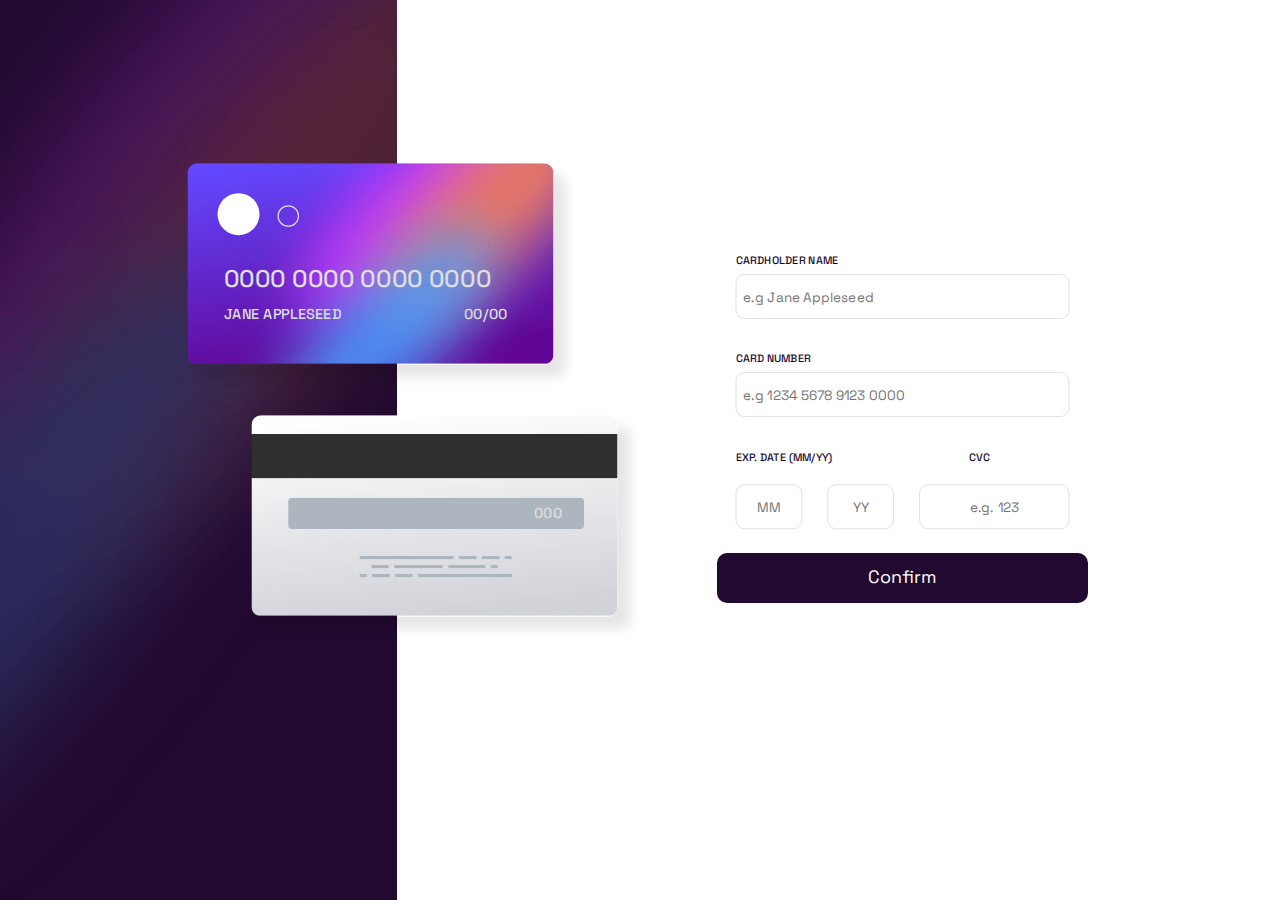
==== index.html @ 88ccbe9b "Cleaned up javascript code" ====
<!DOCTYPE html>
<html lang="en">
<head>
  <meta charset="UTF-8">
  <meta name="viewport" content="width=device-width, initial-scale=1.0"> <!-- displays site properly based on user's device -->
  <link rel="preconnect" href="https://fonts.googleapis.com"> 
<link rel="preconnect" href="https://fonts.gstatic.com" crossorigin> 
<link href="https://fonts.googleapis.com/css2?family=Hanken+Grotesk:wght@500;700;800&family=Lato:ital,wght@0,100;0,300;0,400;0,700;0,900;1,100;1,300;1,400;1,700;1,900&family=Noto+Serif:ital,wght@0,700;1,400;1,700&family=Plus+Jakarta+Sans:wght@500;800&family=Space+Grotesk:wght@500&display=swap" rel="stylesheet">
  <link rel="icon" type="image/png" sizes="32x32" href="./images/favicon-32x32.png">
  <link rel="stylesheet" href="./css/normalize.css">
  <link rel="stylesheet" href="./css/style.css">
 
  <title>Interactive card details form</title>

  <style>
    .attribution { font-size: 11px; text-align: center; }
    .attribution a { color: hsl(228, 45%, 44%); }
  </style>
</head>
<body>
  <header>
      <section class="backSide">
        <span id="cvcPlaceholder">000</span>
      </section>

      <section class="frontSide">
        <div class="filledBadge"></div>
        <div class="outlineBadge"></div>
        <div class="cardNumber">
          <span id="numberPlaceholder">0000 0000 0000 0000</span>
        </div>
        <span id="namePlaceholder">Jane Appleseed</span>
        <span id="expPlaceholder">00/00</span>
        </div>
      </section>
  </header>

   

  <main>

    <section>
      <label>Cardholder Name
        <input type="text" id="inputName" placeholder="e.g Jane Appleseed"/>
      </label>
    </section>

    <section>
      <label>Card Number<input id="inputNumber" type="text" required placeholder="e.g 1234 5678 9123 0000"></label>
    </section>

    <section>
      <span class="clearfix">Exp. Date (MM/YY)</span>
      <span class="clearfix">CVC</span>
      <div>
        <input class="expiration" id="inputMonth" type="number" placeholder="MM" required>
        <input class ="expiration" id="inputYear" type="number" placeholder="YY" required>
        <input class ="cvc" id="inputCvcCode" type="number" placeholder="e.g. 123" required>
      </div>
    </section>

  <input class="button submitInfo" type="submit" value="Confirm">
  </main>

  <footer>
    <div class="attribution">
      Challenge by <a href="https://www.frontendmentor.io?ref=challenge" target="_blank">Frontend Mentor</a>. 
      Coded by <a href="https://www.linkedin.com/in/stefania-piciorea/">Stefania Piciorea</a>.
    </div>
  </footer>


  <script type="text/javascript" src="js/main.js"></script>
</body>
</html>
---- css/style.css ----
/* Box Model Hack */
* {
    box-sizing: border-box;
}

/* Clear fix hack */
.clearfix:after {
    content: ".";
    display: block;
    clear: both;
    visibility: hidden;
    line-height: 0;
    height: 0;
}

.clear {
   clear: both;
}

/* Input form remove default style */

input[type=number]::-webkit-inner-spin-button, 
input[type=number]::-webkit-outer-spin-button { 
  -webkit-appearance: none; 
  margin: 0; 
}

/******************************************
/* BASE STYLES
/*******************************************/

html {
    font-size:10px;
}

body {
    margin:0;
    background-image: url("../images/bg-main-mobile.png");
    background-repeat: no-repeat;
    background-size: cover;
    text-transform: uppercase;
    font-family: 'Space Grotesk', Arial, Helvetica, sans-serif;
    font-weight: 500;
    font-size:1.8rem;
   
}

input { 

    width:100%;
    height:50px;
    border-radius:10px;
    border: 1px solid hsl(270, 3%, 87%);
    
}

.button {
    height:50px;
    width:100%;
    margin-top:5%;
    border-radius:10px;
    border-style: none;
    background:hsl(278, 68%, 11%);
    color:white;
    font-size:1.8rem;
}

.activeButton {
    background: red;
}

/******************************************
/* LAYOUT
/*******************************************/

/* ********** HEADER********** */

/* BACKGROUND IMAGE */

header {

   height:280px;
   position:relative;
   color: hsl(270, 3%, 87%);
   font-size:1.2rem;
   margin-left:2%;
}

header * {
    position: absolute;
} 

/* CARD BACK IMAGE */

.backSide {

    background-image: url("../images/bg-card-back.png");
    background-size:contain;
    background-repeat: no-repeat;
    height:168px;
    width:305px;
    border-radius:8px;
    top:50px;
    left:150px;
    position:absolute;
  
    
}


.backSide span {

    position:absolute;
    top: 76px;
    left:235px;
    right:50px;
    

    
}

/* CARD FRONT IMAGE */

.frontSide {

    background-image: url("../images/bg-card-front.png");
    background-repeat: no-repeat;
    background-size:contain;
    height: 168px;
    width:305px;
    border-radius:8px;
    float:right;
    top:170px;
    left:5%;
    color:hsl(270, 3%, 87%);
    
 
  
}

.cardNumber {
    top:85px;
    left:30px;
    font-size:2rem;
    width:100%;
    
}

.frontSide div + span {

    top:120px;
    left:30px;

}

.frontSide span + span  {
    top:120px;
    left:230px;
 
    
}

#expirationContainer {
    display: inline-block;
}


/* CARD FRONT DETAILS */

.filledBadge {

    height:35px;
    width:35px;
    border-radius:50%;
    background-color: white;
    top:25px;
    left:25px;

}

.outlineBadge {
    height:18px;
    width:18px;
    border-radius: 50%;
    border:1.5px solid  hsl(270, 3%, 87%);;
    top:35px;
    left:75px;
}

/* *********** MAIN ************ */

main {

    background:white;
    padding:20% 10%;
    font-size:1.2rem;
    color:hsl(278, 68%, 11%);
    clear:both;
   

}

main section {
    margin-bottom:3%;
    line-height: 2.5em;
}

main section div {
    display:flex;
    justify-content: space-between;
}

main section span {

    display:inline-block;
    
}

main section span + span {
    margin-left:40%;
}

input {

    font-size:1.5rem;
    padding:2%;
}

.expiration{

    flex-basis:20%;
    text-align: center;

}


.cvc  {
    flex-basis:45%;
    text-align: center;
}

footer {
     display:block;
    height:20px;
    text-transform: capitalize;
    background-color: white;
}


.attribution {
    width:100%;
 
}


/******************************************
/* ADDITIONAL STYLES
/*******************************************/
@media screen and (max-width: 374){
   
    body {
        scale:0.2;
    }

    main {
        scale:0.2;
        width:100vw;
    }


}

@media (min-width:1024px){

    body { 
        display:flex;
        flex-direction:row;
        background-image:url('../images/bg-main-desktop.png');
        background-size: contain;
      
    }

    header{
        width:30vw;
 
    }

    footer {

        display:none;
    }



    .frontSide {

        top:20vh;
        left:15vw;
        scale: 1.2;
        box-shadow: 10px 10px 10px 0px rgba(0, 0, 0, 0.1);
     
  
    }

    .backSide {
        
        top:48vh;
        left:20vw;
        scale:1.2;
        box-shadow: 10px 10px 10px 0px rgba(0, 0, 0, 0.1);
    }

    main {
        width:70vw;
        padding:15%;
        height:100vh;
        padding-top: 25vh;
        padding-left:25vw;
    
    }

    main section,
    button {
        scale:.9; 
        margin-bottom:0px;
        margin-top:2vh;
    }

    button {

        height:8vh;

    }

   

}

@media (min-width: 2159px) {

   .frontSide,
   .backSide {

    scale:3;

   }

   .button {

    scale:1.56;
    border-radius: 20px;
    font-size: 4rem;
    padding:5%;
    margin:auto;
    margin-right:5%;
    margin-top:10%;
    height:4.5vh;
    text-align: center;
  
   }


   main section{

    scale:3;
    margin:2vh;
    padding:2vh 0 2vh 2vh;
    margin-right:10vw;
   }

   footer {
    display:none;
   }
}

/************* TIP *************/

/* home.html #element-id */
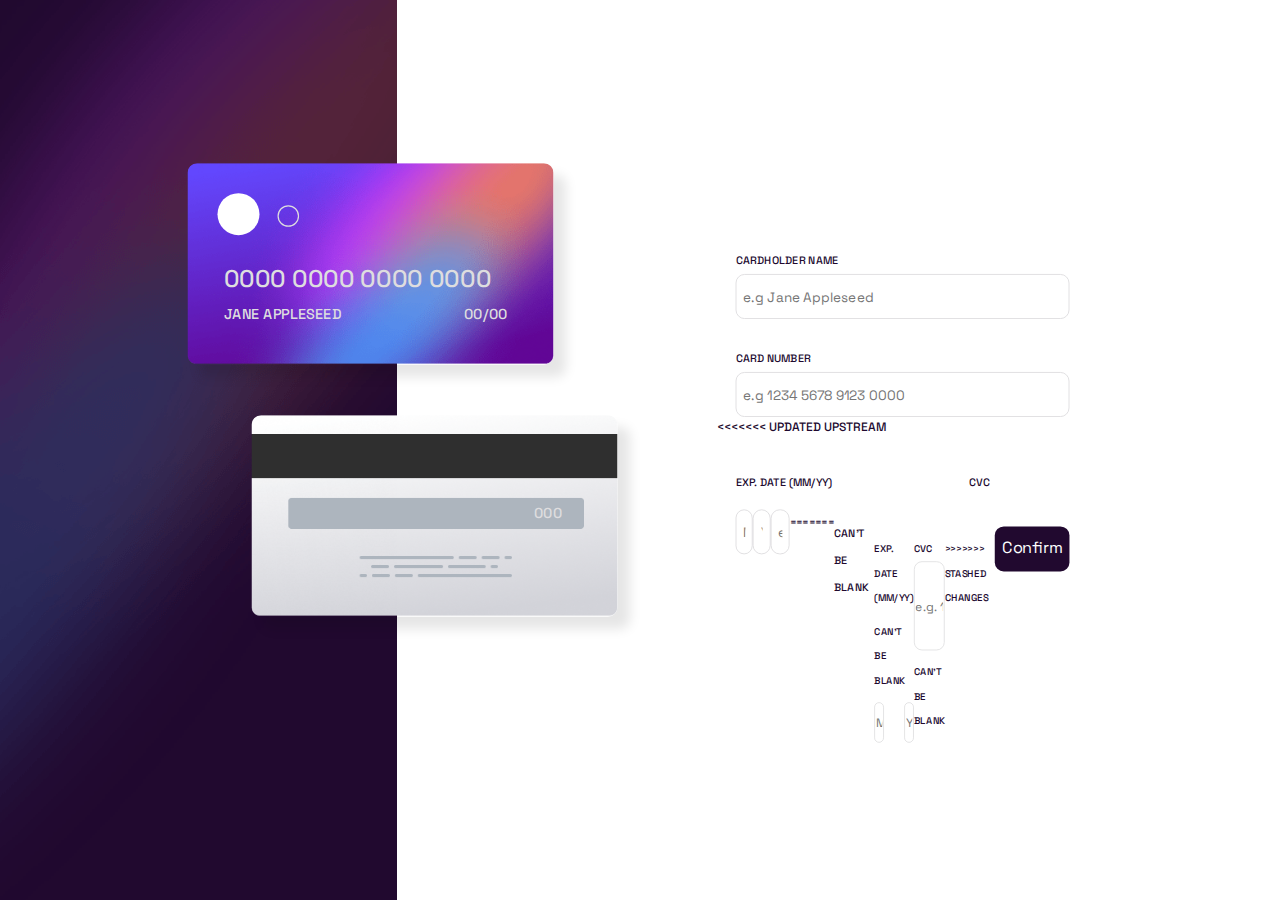
==== commit 245bb8e5: "Fixed the appearance of the error messages" ====
--- a/index.html
+++ b/index.html
@@ -48,6 +48,7 @@
     <section>
       <label>Card Number<input id="inputNumber" type="text" required placeholder="e.g 1234 5678 9123 0000"></label>
     </section>
+<<<<<<< Updated upstream
 
     <section>
       <span class="clearfix">Exp. Date (MM/YY)</span>
@@ -56,6 +57,26 @@
         <input class="expiration" id="inputMonth" type="number" placeholder="MM" required>
         <input class ="expiration" id="inputYear" type="number" placeholder="YY" required>
         <input class ="cvc" id="inputCvcCode" type="number" placeholder="e.g. 123" required>
+=======
+    <p class="error" id="number-error">Can't be blank</p>
+
+    <section>
+      <div>
+        <div class="dateInput">
+          <span>Exp. Date (MM/YY)</span>
+          <p class="error" id="month-year-error">Can't be blank</p>
+          <div>
+            <input class="expiration" id="inputMonth" type="number" placeholder="MM" required>
+            <input class ="expiration" id="inputYear" type="number" placeholder="YY" required>
+          </div>
+         </div>
+
+          <div class="cvcInputField">
+            <span class="clearfix">CVC</span>
+            <input class ="cvc" id="inputCvcCode" type="number" placeholder="e.g. 123" required>
+            <p class="error" id="cvc-error">Can't be blank</p>
+          </div>
+>>>>>>> Stashed changes
       </div>
     </section>
 
--- a/css/style.css
+++ b/css/style.css
@@ -221,14 +221,13 @@
 }
 
 input {
-
     font-size:1.5rem;
     padding:2%;
 }
 
 .expiration{
 
-    flex-basis:20%;
+    flex-basis:25%;
     text-align: center;
 
 }
@@ -237,10 +236,19 @@
 .cvc  {
     flex-basis:45%;
     text-align: center;
-}
+   
+}
+
+.dateInput, 
+.cvcInputField {
+
+    display:flex;
+    flex-direction: column;
+}
+
 
 footer {
-     display:block;
+    display:block;
     height:20px;
     text-transform: capitalize;
     background-color: white;
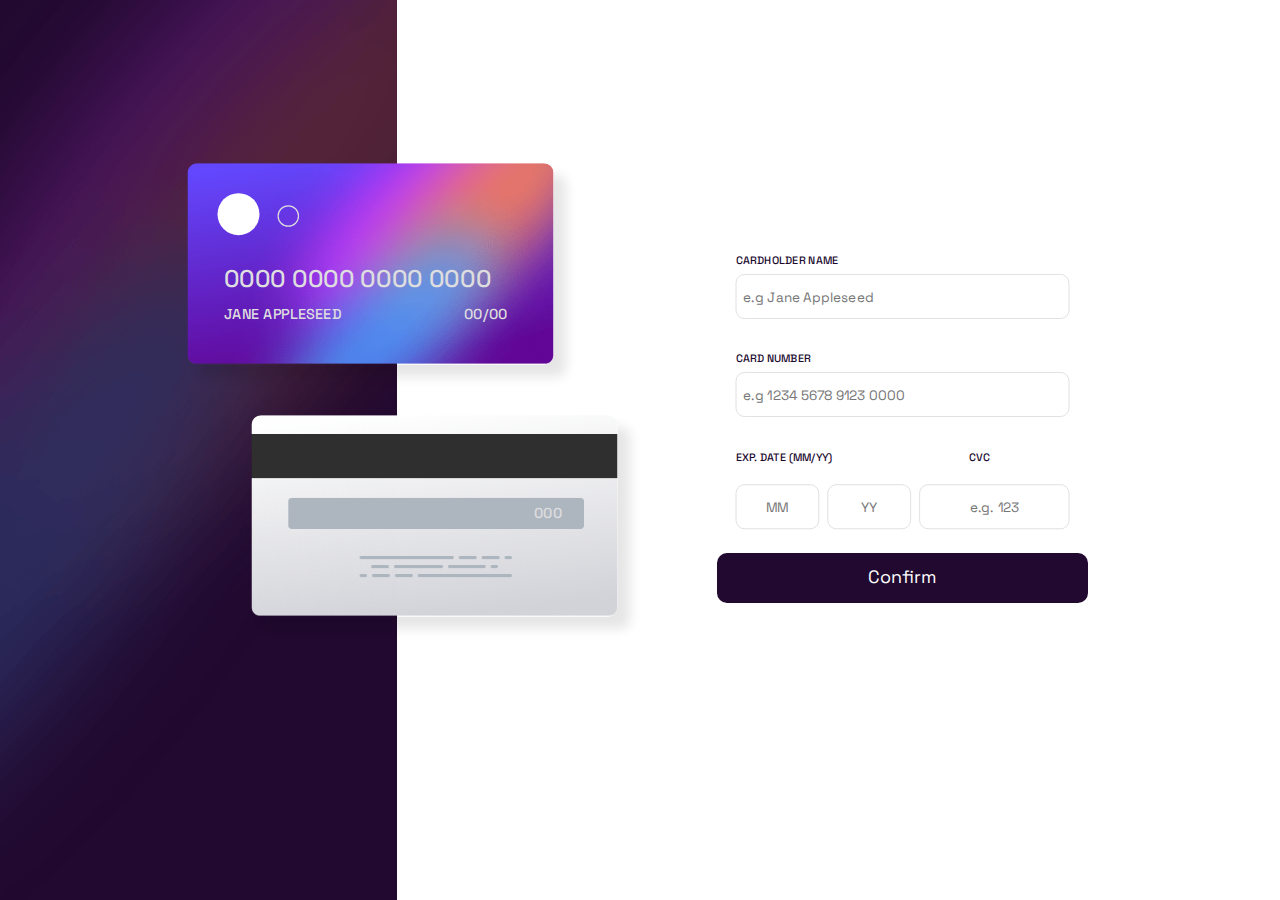
==== commit 8b963248: "Merge branch 'main' into secondary-branch" ====
--- a/index.html
+++ b/index.html
@@ -44,40 +44,24 @@
         <input type="text" id="inputName" placeholder="e.g Jane Appleseed"/>
       </label>
     </section>
-
+    <p class="error" id="name-error">Can't be blank</p>
     <section>
       <label>Card Number<input id="inputNumber" type="text" required placeholder="e.g 1234 5678 9123 0000"></label>
     </section>
-<<<<<<< Updated upstream
-
+    
     <section>
       <span class="clearfix">Exp. Date (MM/YY)</span>
+     
       <span class="clearfix">CVC</span>
       <div>
         <input class="expiration" id="inputMonth" type="number" placeholder="MM" required>
         <input class ="expiration" id="inputYear" type="number" placeholder="YY" required>
         <input class ="cvc" id="inputCvcCode" type="number" placeholder="e.g. 123" required>
-=======
-    <p class="error" id="number-error">Can't be blank</p>
 
-    <section>
-      <div>
-        <div class="dateInput">
-          <span>Exp. Date (MM/YY)</span>
-          <p class="error" id="month-year-error">Can't be blank</p>
-          <div>
-            <input class="expiration" id="inputMonth" type="number" placeholder="MM" required>
-            <input class ="expiration" id="inputYear" type="number" placeholder="YY" required>
-          </div>
-         </div>
-
-          <div class="cvcInputField">
-            <span class="clearfix">CVC</span>
-            <input class ="cvc" id="inputCvcCode" type="number" placeholder="e.g. 123" required>
-            <p class="error" id="cvc-error">Can't be blank</p>
-          </div>
->>>>>>> Stashed changes
+      
       </div>
+      <p class="error" id="date-error">Can't be blank</p>
+      <p class="error" id="cvc-error">Can't be blank</p>
     </section>
 
   <input class="button submitInfo" type="submit" value="Confirm">
--- a/css/style.css
+++ b/css/style.css
@@ -381,6 +381,23 @@
    }
 }
 
-/************* TIP *************/
-
-/* home.html #element-id */+/************* ERRORS *************/
+
+.error {
+    font-size:1rem;
+    color: red;
+    font-weight: bold;
+    margin: 5px auto 15px auto;
+    display:none;
+}
+
+/* #cvc-error,
+#date-error {
+    display:inline;
+    
+}
+
+#cvc-error {
+   float:right;
+   margin-right: 5%;
+} */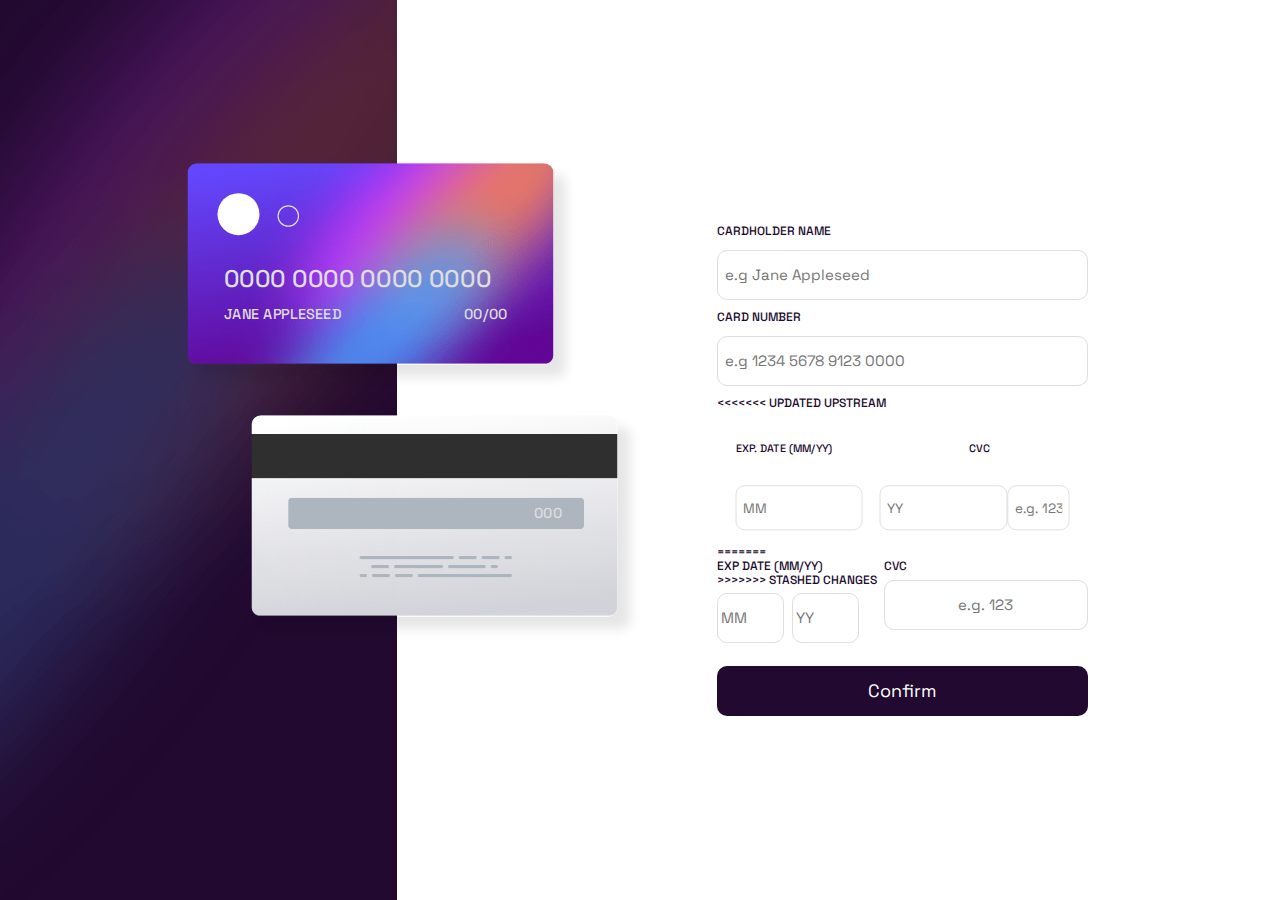
==== commit e79789e4: "Fixed the appearance of the error messages" ====
--- a/index.html
+++ b/index.html
@@ -39,14 +39,16 @@
 
   <main>
 
-    <section>
+    <div>
       <label>Cardholder Name
         <input type="text" id="inputName" placeholder="e.g Jane Appleseed"/>
       </label>
-    </section>
-    <p class="error" id="name-error">Can't be blank</p>
-    <section>
+      <p class="error" id="name-error">Can't be blank</p>
+    </div>
+   
+    <div>
       <label>Card Number<input id="inputNumber" type="text" required placeholder="e.g 1234 5678 9123 0000"></label>
+<<<<<<< Updated upstream
     </section>
     
     <section>
@@ -63,8 +65,33 @@
       <p class="error" id="date-error">Can't be blank</p>
       <p class="error" id="cvc-error">Can't be blank</p>
     </section>
+=======
+      <p class="error" id="number-error">Can't be blank</p>
+    </div>
+    
+   
+    <div class="expCvcFields">
+      <div class="dateFields">
+        <div>
+          <label>Exp date (MM/YY)</label>
+        </div>
+>>>>>>> Stashed changes
 
-  <input class="button submitInfo" type="submit" value="Confirm">
+        <div class="monthYearContainer">
+          <input class="expiration" id="inputMonth" type="number" placeholder="MM" required>
+          <input class ="expiration" id="inputYear" type="number" placeholder="YY" required>
+        </div>
+
+        <p class="error" id="date-error">Can't be blank</p>
+      </div>
+
+      <div class="cvcField">
+        <label>CVC<input class ="cvc" id="inputCvcCode" type="number" placeholder="e.g. 123" required></label>
+        <p class="error" id="cvc-error">Can't be blank</p>
+      </div>
+    </div>
+
+    <input class="button submitInfo" type="submit" value="Confirm">
   </main>
 
   <footer>
--- a/css/style.css
+++ b/css/style.css
@@ -210,7 +210,7 @@
     justify-content: space-between;
 }
 
-main section span {
+main span {
 
     display:inline-block;
     
@@ -223,11 +223,15 @@
 input {
     font-size:1.5rem;
     padding:2%;
+    margin: 3% 0;
 }
 
 .expiration{
 
+<<<<<<< Updated upstream
     flex-basis:25%;
+=======
+>>>>>>> Stashed changes
     text-align: center;
 
 }
@@ -259,6 +263,42 @@
     width:100%;
  
 }
+
+/* .dateFields > div + div {
+    display:flex;
+    justify-content: space-between;
+    width:50%;
+} */
+
+.dateFields {
+    width:45%;
+}
+
+.monthYearContainer {
+    display:flex;
+    
+}
+
+.monthYearContainer input {
+    width:40%;
+}
+
+#inputYear {
+    margin-left:5%;
+}
+
+.cvcField {
+    display:flex;
+    flex-direction: column;
+    width:55%;
+}
+
+.expCvcFields {
+    display: flex;
+    justify-content: space-between;
+}
+
+
 
 
 /******************************************
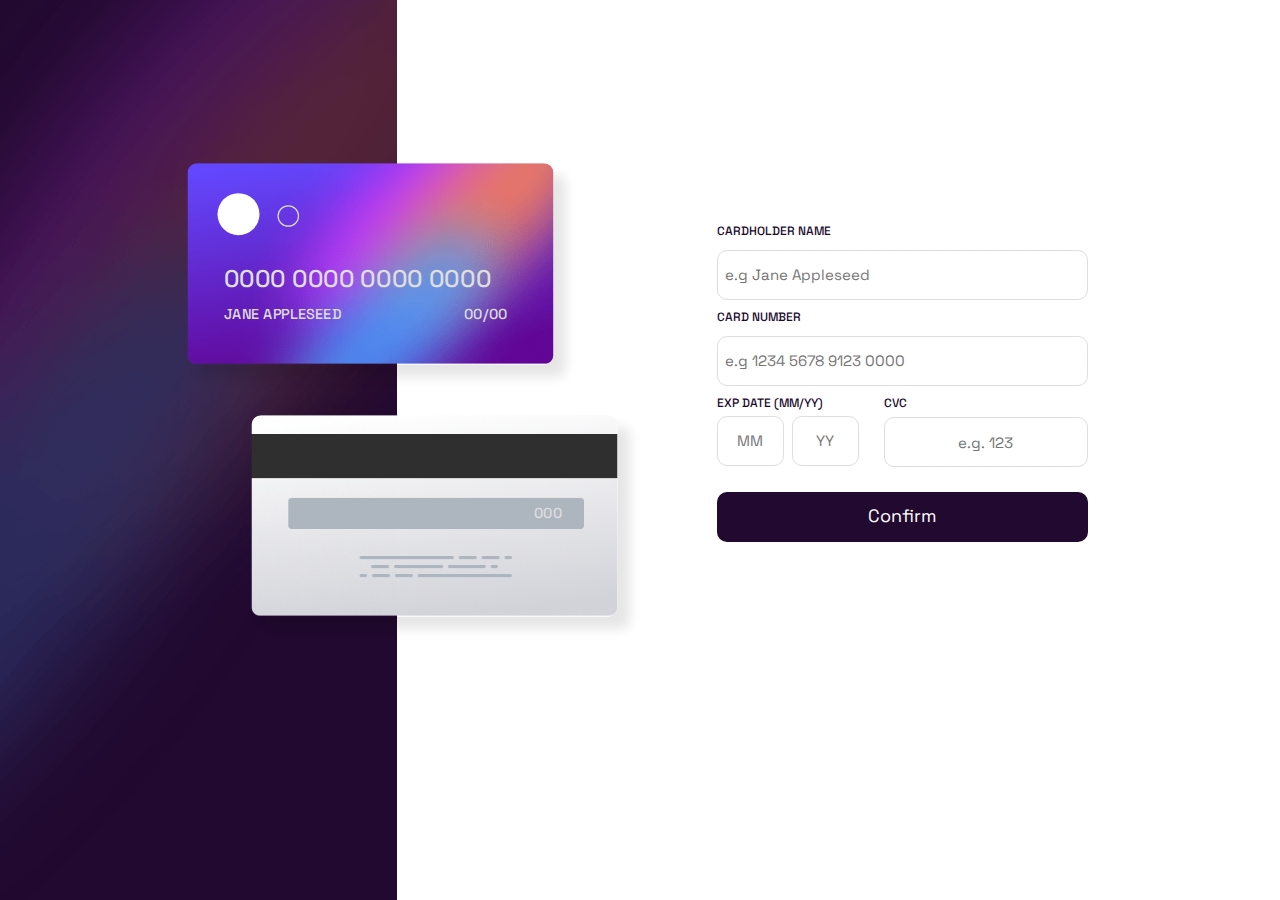
==== commit 9d9c888f: "synchronized versions" ====
--- a/index.html
+++ b/index.html
@@ -48,24 +48,6 @@
    
     <div>
       <label>Card Number<input id="inputNumber" type="text" required placeholder="e.g 1234 5678 9123 0000"></label>
-<<<<<<< Updated upstream
-    </section>
-    
-    <section>
-      <span class="clearfix">Exp. Date (MM/YY)</span>
-     
-      <span class="clearfix">CVC</span>
-      <div>
-        <input class="expiration" id="inputMonth" type="number" placeholder="MM" required>
-        <input class ="expiration" id="inputYear" type="number" placeholder="YY" required>
-        <input class ="cvc" id="inputCvcCode" type="number" placeholder="e.g. 123" required>
-
-      
-      </div>
-      <p class="error" id="date-error">Can't be blank</p>
-      <p class="error" id="cvc-error">Can't be blank</p>
-    </section>
-=======
       <p class="error" id="number-error">Can't be blank</p>
     </div>
     
@@ -75,7 +57,6 @@
         <div>
           <label>Exp date (MM/YY)</label>
         </div>
->>>>>>> Stashed changes
 
         <div class="monthYearContainer">
           <input class="expiration" id="inputMonth" type="number" placeholder="MM" required>
--- a/css/style.css
+++ b/css/style.css
@@ -228,10 +228,6 @@
 
 .expiration{
 
-<<<<<<< Updated upstream
-    flex-basis:25%;
-=======
->>>>>>> Stashed changes
     text-align: center;
 
 }
